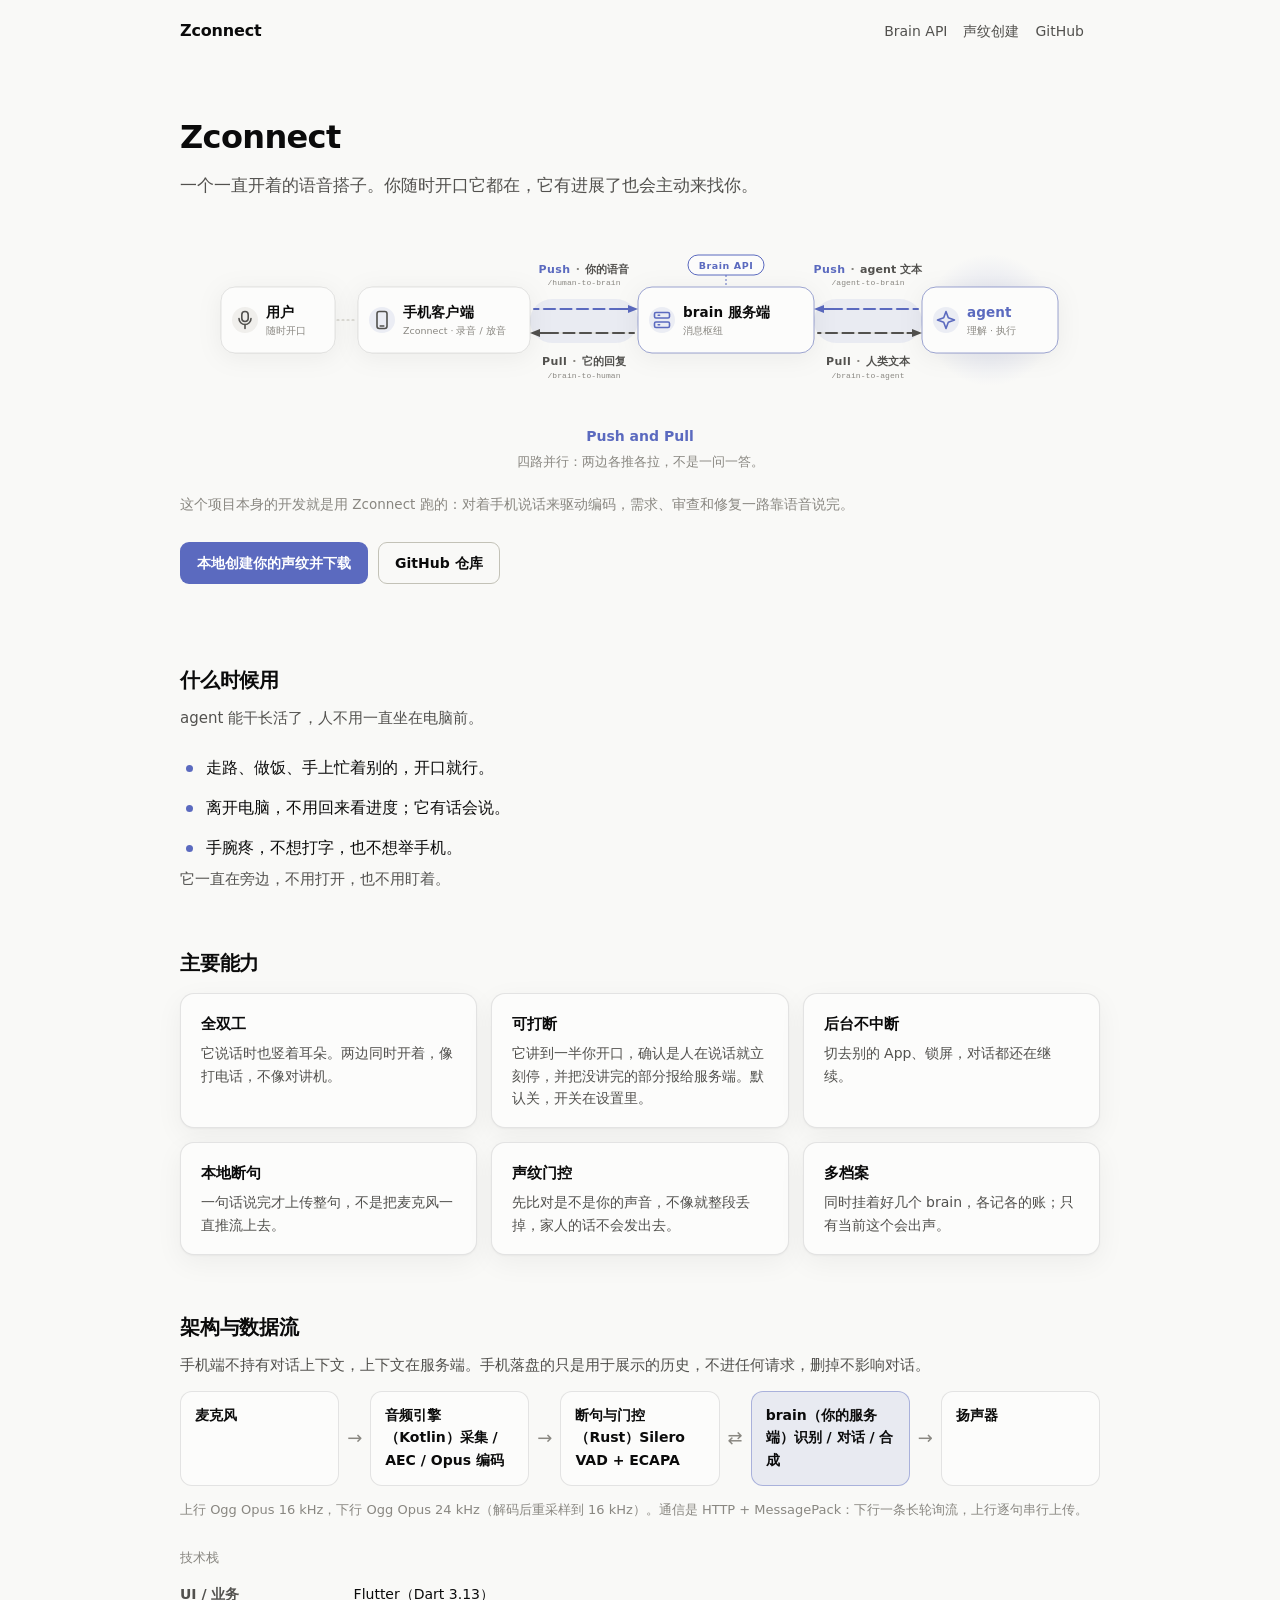
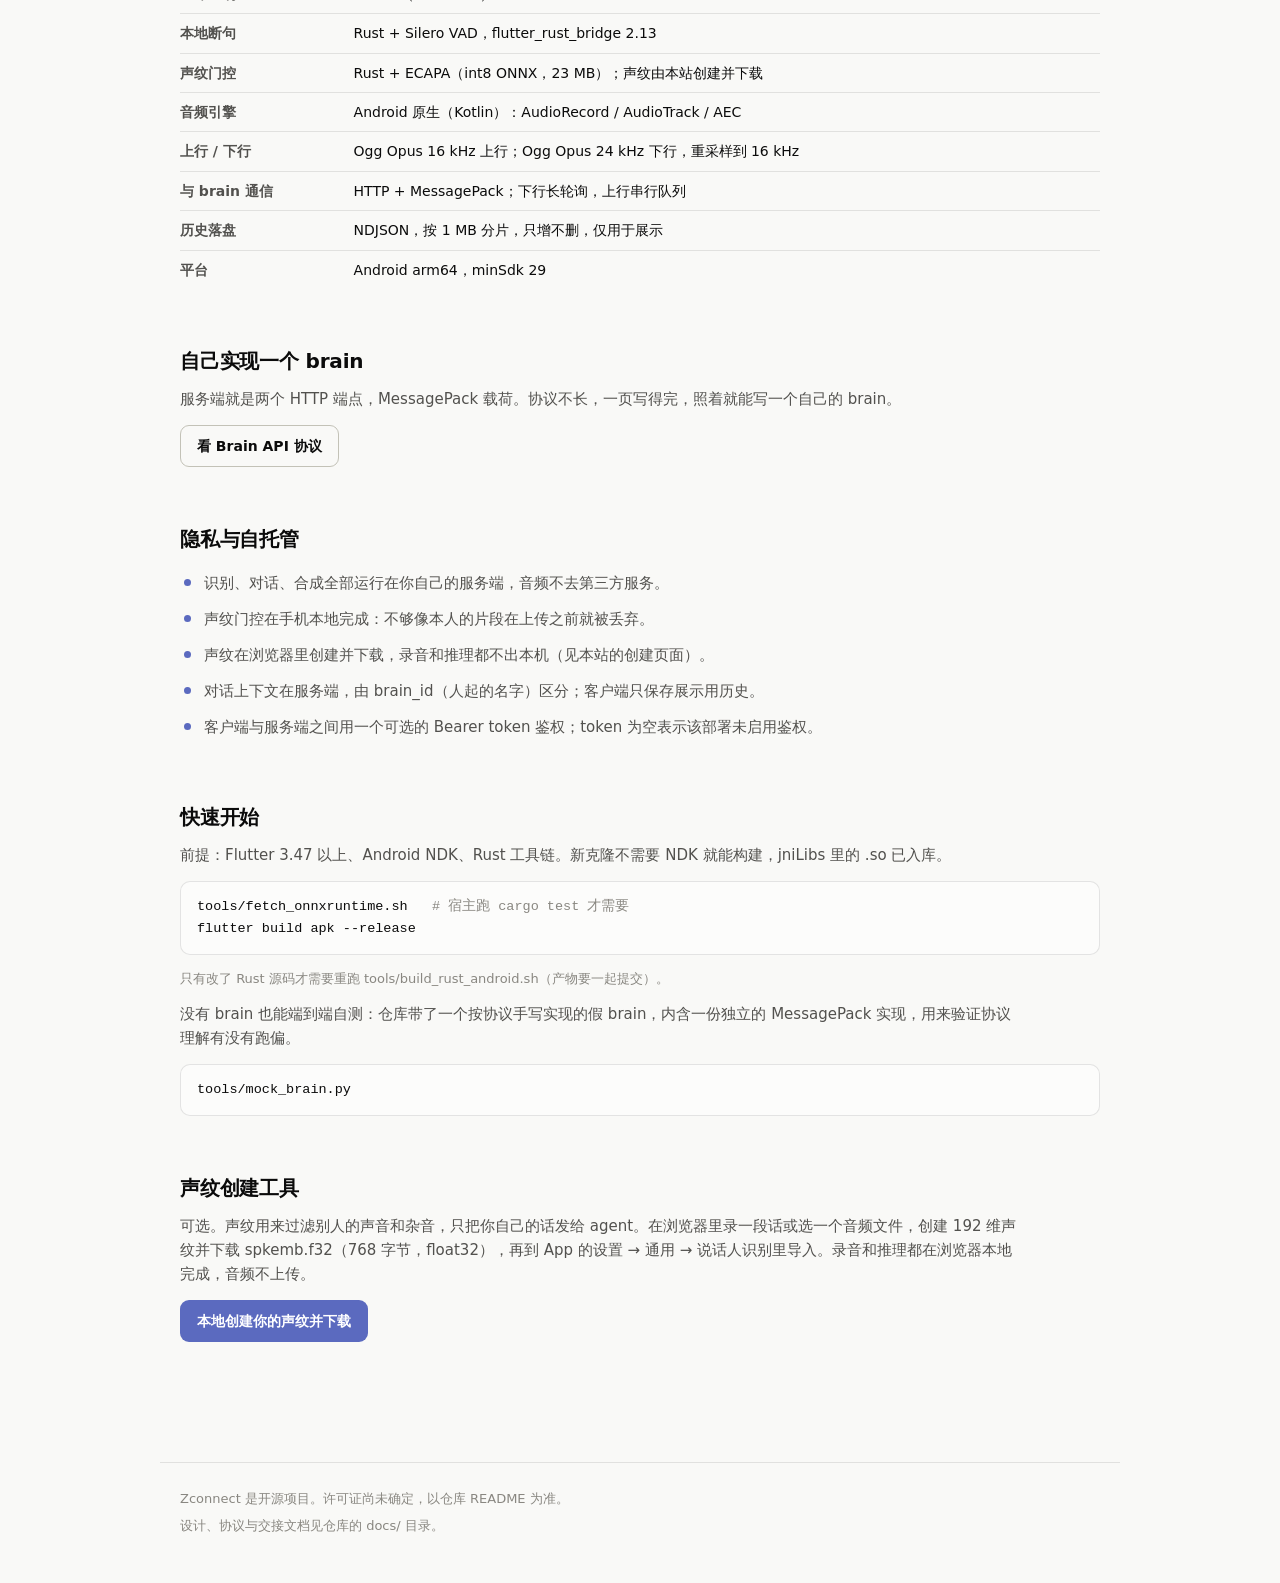
==== index.html @ a500f972 "站点：品牌更新为 Zconnect" ====
<!doctype html>
<html lang="zh-CN">
<head>
<meta charset="utf-8">
<meta name="viewport" content="width=device-width, initial-scale=1">
<title data-i18n="meta.title.home">Zconnect · 自托管的实时语音助手客户端</title>
<meta name="description" data-i18n-attr="content:meta.desc.home"
      content="Zconnect 是自托管的实时语音助手客户端：手机只采音放音，识别、对话、合成都在你自己的服务端运行。">
<link rel="icon" href="assets/favicon.svg" type="image/svg+xml">
<link rel="icon" href="assets/favicon-32.png" sizes="32x32" type="image/png">
<link rel="apple-touch-icon" href="assets/apple-touch-icon.png">
<meta name="theme-color" content="#5B6ABF">
<link rel="stylesheet" href="assets/site.css">
</head>
<body>
<nav class="site-nav">
  <a class="brand" href="./">Zconnect</a>
  <span class="spacer"></span>
  <a class="nav-link" href="brain-api/" data-i18n="nav.brainApi">Brain API</a>
  <a class="nav-link" href="enroll/" data-i18n="nav.enroll">声纹创建</a>
  <a class="nav-link" href="https://github.com/thautwarm/zconnect" data-i18n="nav.github">GitHub</a>
  <span id="langSwitch"></span>
</nav>

<main>
  <header class="hero">
    <h1>Zconnect</h1>
    <p class="tag" data-i18n="h.hero.tag">一个一直开着的语音搭子。你随时开口它都在，它有进展了也会主动来找你。</p>
    <div class="pp-diagram">
      <svg class="ppd ppd-wide" viewBox="0 0 900 192" role="img" data-i18n-attr="aria-label:h.hero.ppAria" aria-label="用户把语音推给 brain，再把回复拉回手机；agent 把文本推给 brain，再把人的文本拉回去。四条通道同时开着。">
        <defs>
          <radialGradient id="ppAgentGlowWide">
            <stop class="ppd-stop-glow-a" offset="0"/>
            <stop class="ppd-stop-glow-b" offset="1"/>
          </radialGradient>
        </defs>

        <circle class="ppd-glow" cx="800" cy="95" r="66" fill="url(#ppAgentGlowWide)"/>
        <rect class="ppd-channel" x="340" y="74" width="108" height="44" rx="22"/>
        <rect class="ppd-channel" x="624" y="74" width="108" height="44" rx="22"/>

        <!-- 用户 ↔ 手机：只是采音 / 放音，不是 Brain API -->
        <line class="ppd-line audio" x1="147" y1="95" x2="166" y2="95"/>

        <!-- 左：手机 ↔ brain，上 push 进、下 pull 出 -->
        <line class="ppd-line push" x1="344" y1="84" x2="438" y2="84"/>
        <polygon class="ppd-head push" points="438,80 438,88 448,84"/>
        <line class="ppd-line pull" x1="444" y1="108" x2="350" y2="108"/>
        <polygon class="ppd-head pull" points="350,104 350,112 340,108"/>

        <!-- 右：brain ↔ agent，上 push 进、下 pull 出 -->
        <line class="ppd-line push" x1="728" y1="84" x2="634" y2="84"/>
        <polygon class="ppd-head push" points="634,80 634,88 624,84"/>
        <line class="ppd-line pull" x1="628" y1="108" x2="722" y2="108"/>
        <polygon class="ppd-head pull" points="722,104 722,112 732,108"/>

        <line class="ppd-flowline" x1="350" y1="84" x2="432" y2="84"/>
        <line class="ppd-flowline" x1="438" y1="108" x2="356" y2="108"/>
        <line class="ppd-flowline" x1="722" y1="84" x2="640" y2="84"/>
        <line class="ppd-flowline" x1="632" y1="108" x2="716" y2="108"/>

        <g class="ppd-card user">
          <rect class="ppd-card-bg" x="31" y="62" width="114" height="66" rx="14"/>
          <circle class="ppd-icon-bg" cx="55" cy="95" r="13"/>
          <g class="ppd-icon" transform="translate(55 95)">
            <rect x="-3.2" y="-8.5" width="6.4" height="10" rx="3.2"/>
            <path d="M-6 -1.5a6 6 0 0 0 12 0"/>
            <line x1="0" y1="4.5" x2="0" y2="8.5"/>
          </g>
          <text class="ppd-title" x="76" y="92" data-i18n="h.hero.ppYou">用户</text>
          <text class="ppd-sub" x="76" y="109" data-i18n="h.hero.ppUserSub">随时开口</text>
        </g>

        <g class="ppd-card phone">
          <rect class="ppd-card-bg" x="168" y="62" width="172" height="66" rx="14"/>
          <circle class="ppd-icon-bg" cx="192" cy="95" r="13"/>
          <g class="ppd-icon" transform="translate(192 95)">
            <rect x="-5" y="-8.5" width="10" height="17" rx="2.2"/>
            <line x1="-1.8" y1="6" x2="1.8" y2="6"/>
          </g>
          <text class="ppd-title" x="213" y="92" data-i18n="h.hero.ppClient">手机客户端</text>
          <text class="ppd-sub" x="213" y="109" data-i18n="h.hero.ppClientSub">Zconnect · 录音 / 放音</text>
        </g>

        <g class="ppd-card server">
          <rect class="ppd-card-bg" x="448" y="62" width="176" height="66" rx="14"/>
          <circle class="ppd-icon-bg" cx="472" cy="95" r="13"/>
          <g class="ppd-icon" transform="translate(472 95)">
            <rect x="-7.5" y="-7.5" width="15" height="5.5" rx="1.4"/>
            <rect x="-7.5" y="2" width="15" height="5.5" rx="1.4"/>
            <line x1="-3.8" y1="-4.8" x2="-2.4" y2="-4.8"/>
            <line x1="-3.8" y1="4.8" x2="-2.4" y2="4.8"/>
          </g>
          <text class="ppd-title" x="493" y="92" data-i18n="h.hero.ppServer">brain 服务端</text>
          <text class="ppd-sub" x="493" y="109" data-i18n="h.hero.ppServerSub">消息枢纽</text>
        </g>

        <g class="ppd-badge">
          <line class="ppd-badge-stem" x1="536" y1="50" x2="536" y2="62"/>
          <rect x="498" y="30" width="76" height="20" rx="10"/>
          <text x="536" y="40" text-anchor="middle" dominant-baseline="central">Brain API</text>
        </g>

        <g class="ppd-card agent">
          <rect class="ppd-card-bg" x="732" y="62" width="136" height="66" rx="14"/>
          <circle class="ppd-icon-bg" cx="756" cy="95" r="13"/>
          <g class="ppd-icon" transform="translate(756 95)">
            <path d="M0 -8.5 L2.3 -2.3 L8.5 0 L2.3 2.3 L0 8.5 L-2.3 2.3 L-8.5 0 L-2.3 -2.3 Z"/>
          </g>
          <text class="ppd-title" x="777" y="92" data-i18n="h.hero.ppAgent">agent</text>
          <text class="ppd-sub" x="777" y="109" data-i18n="h.hero.ppAgentSub">理解 · 执行</text>
        </g>

        <text class="ppd-lane-label" x="394" y="48" text-anchor="middle"><tspan class="ppd-word push">Push</tspan><tspan class="ppd-lane-sep" dx="5">·</tspan><tspan class="ppd-lane-text" dx="5" data-i18n="h.hero.ppHumanPush">你的语音</tspan></text>
        <text class="ppd-endpoint" x="394" y="60" text-anchor="middle">/human-to-brain</text>

        <text class="ppd-lane-label" x="394" y="140" text-anchor="middle"><tspan class="ppd-word pull">Pull</tspan><tspan class="ppd-lane-sep" dx="5">·</tspan><tspan class="ppd-lane-text" dx="5" data-i18n="h.hero.ppHumanPull">它的回复</tspan></text>
        <text class="ppd-endpoint" x="394" y="153" text-anchor="middle">/brain-to-human</text>

        <text class="ppd-lane-label" x="678" y="48" text-anchor="middle"><tspan class="ppd-word push">Push</tspan><tspan class="ppd-lane-sep" dx="5">·</tspan><tspan class="ppd-lane-text" dx="5" data-i18n="h.hero.ppAgentPush">agent 文本</tspan></text>
        <text class="ppd-endpoint" x="678" y="60" text-anchor="middle">/agent-to-brain</text>

        <text class="ppd-lane-label" x="678" y="140" text-anchor="middle"><tspan class="ppd-word pull">Pull</tspan><tspan class="ppd-lane-sep" dx="5">·</tspan><tspan class="ppd-lane-text" dx="5" data-i18n="h.hero.ppAgentPull">人类文本</tspan></text>
        <text class="ppd-endpoint" x="678" y="153" text-anchor="middle">/brain-to-agent</text>
      </svg>

      <svg class="ppd ppd-tall" viewBox="0 0 360 288" role="img" data-i18n-attr="aria-label:h.hero.ppAria" aria-label="用户把语音推给 brain，再把回复拉回手机；agent 把文本推给 brain，再把人的文本拉回去。四条通道同时开着。">
        <defs>
          <radialGradient id="ppAgentGlowTall">
            <stop class="ppd-stop-glow-a" offset="0"/>
            <stop class="ppd-stop-glow-b" offset="1"/>
          </radialGradient>
        </defs>

        <circle class="ppd-glow" cx="180" cy="259" r="58" fill="url(#ppAgentGlowTall)"/>
        <rect class="ppd-channel" x="156" y="114" width="48" height="34" rx="17"/>
        <rect class="ppd-channel" x="156" y="200" width="48" height="34" rx="17"/>

        <!-- 用户 → 手机：采音 / 放音 -->
        <line class="ppd-line audio" x1="172" y1="50" x2="172" y2="60"/>
        <polygon class="ppd-head audio" points="168,60 176,60 172,65"/>
        <line class="ppd-line audio" x1="188" y1="63" x2="188" y2="53"/>
        <polygon class="ppd-head audio" points="184,53 192,53 188,48"/>

        <!-- 手机 ↔ brain：上 push 下、下 pull 上 -->
        <line class="ppd-line push" x1="168" y1="114" x2="168" y2="146"/>
        <polygon class="ppd-head push" points="164,146 172,146 168,152"/>
        <line class="ppd-line pull" x1="192" y1="148" x2="192" y2="116"/>
        <polygon class="ppd-head pull" points="188,116 196,116 192,110"/>

        <!-- brain ↔ agent：上 push 上、下 pull 下 -->
        <line class="ppd-line push" x1="168" y1="236" x2="168" y2="206"/>
        <polygon class="ppd-head push" points="164,206 172,206 168,197"/>
        <line class="ppd-line pull" x1="192" y1="198" x2="192" y2="232"/>
        <polygon class="ppd-head pull" points="188,232 196,232 192,239"/>

        <line class="ppd-flowline" x1="168" y1="118" x2="168" y2="144"/>
        <line class="ppd-flowline" x1="192" y1="144" x2="192" y2="120"/>
        <line class="ppd-flowline" x1="168" y1="234" x2="168" y2="208"/>
        <line class="ppd-flowline" x1="192" y1="202" x2="192" y2="230"/>

        <g class="ppd-card user">
          <rect class="ppd-card-bg" x="88" y="4" width="184" height="42" rx="12"/>
          <circle class="ppd-icon-bg" cx="112" cy="25" r="12"/>
          <g class="ppd-icon" transform="translate(112 25)">
            <rect x="-3.2" y="-8.5" width="6.4" height="10" rx="3.2"/>
            <path d="M-6 -1.5a6 6 0 0 0 12 0"/>
            <line x1="0" y1="4.5" x2="0" y2="8.5"/>
          </g>
          <text class="ppd-title" x="133" y="22" data-i18n="h.hero.ppYou">用户</text>
          <text class="ppd-sub" x="133" y="38" data-i18n="h.hero.ppUserSub">随时开口</text>
        </g>

        <g class="ppd-card phone">
          <rect class="ppd-card-bg" x="88" y="66" width="184" height="44" rx="12"/>
          <circle class="ppd-icon-bg" cx="112" cy="88" r="12"/>
          <g class="ppd-icon" transform="translate(112 88)">
            <rect x="-5" y="-8.5" width="10" height="17" rx="2.2"/>
            <line x1="-1.8" y1="6" x2="1.8" y2="6"/>
          </g>
          <text class="ppd-title" x="133" y="85" data-i18n="h.hero.ppClient">手机客户端</text>
          <text class="ppd-sub" x="133" y="101" data-i18n="h.hero.ppClientSub">Zconnect · 录音 / 放音</text>
        </g>

        <g class="ppd-card server">
          <rect class="ppd-card-bg" x="88" y="152" width="184" height="44" rx="12"/>
          <circle class="ppd-icon-bg" cx="112" cy="174" r="12"/>
          <g class="ppd-icon" transform="translate(112 174)">
            <rect x="-7.5" y="-7.5" width="15" height="5.5" rx="1.4"/>
            <rect x="-7.5" y="2" width="15" height="5.5" rx="1.4"/>
            <line x1="-3.8" y1="-4.8" x2="-2.4" y2="-4.8"/>
            <line x1="-3.8" y1="4.8" x2="-2.4" y2="4.8"/>
          </g>
          <text class="ppd-title" x="133" y="171" data-i18n="h.hero.ppServer">brain 服务端</text>
          <text class="ppd-sub" x="133" y="187" data-i18n="h.hero.ppServerSub">消息枢纽</text>
        </g>

        <g class="ppd-badge">
          <line class="ppd-badge-stem" x1="272" y1="174" x2="282" y2="174"/>
          <rect x="282" y="165" width="64" height="18" rx="9"/>
          <text x="314" y="174" text-anchor="middle" dominant-baseline="central">Brain API</text>
        </g>

        <g class="ppd-card agent">
          <rect class="ppd-card-bg" x="88" y="238" width="184" height="42" rx="12"/>
          <circle class="ppd-icon-bg" cx="112" cy="259" r="12"/>
          <g class="ppd-icon" transform="translate(112 259)">
            <path d="M0 -8.5 L2.3 -2.3 L8.5 0 L2.3 2.3 L0 8.5 L-2.3 2.3 L-8.5 0 L-2.3 -2.3 Z"/>
          </g>
          <text class="ppd-title" x="133" y="256" data-i18n="h.hero.ppAgent">agent</text>
          <text class="ppd-sub" x="133" y="272" data-i18n="h.hero.ppAgentSub">理解 · 执行</text>
        </g>

        <text class="ppd-lane-label" x="154" y="131" text-anchor="end"><tspan class="ppd-word push">Push</tspan><tspan class="ppd-lane-sep" dx="4">·</tspan><tspan class="ppd-lane-text" dx="4" data-i18n="h.hero.ppHumanPush">你的语音</tspan></text>
        <text class="ppd-lane-label" x="206" y="131" text-anchor="start"><tspan class="ppd-word pull">Pull</tspan><tspan class="ppd-lane-sep" dx="4">·</tspan><tspan class="ppd-lane-text" dx="4" data-i18n="h.hero.ppHumanPull">它的回复</tspan></text>

        <text class="ppd-lane-label" x="154" y="217" text-anchor="end"><tspan class="ppd-word push">Push</tspan><tspan class="ppd-lane-sep" dx="4">·</tspan><tspan class="ppd-lane-text" dx="4" data-i18n="h.hero.ppAgentPush">agent 文本</tspan></text>
        <text class="ppd-lane-label" x="206" y="217" text-anchor="start"><tspan class="ppd-word pull">Pull</tspan><tspan class="ppd-lane-sep" dx="4">·</tspan><tspan class="ppd-lane-text" dx="4" data-i18n="h.hero.ppAgentPull">人类文本</tspan></text>
      </svg>
    </div>
    <p class="pp-caption" data-i18n="h.hero.ppCaption">Push and Pull</p>
    <p class="pp-caption-sub" data-i18n="h.hero.ppCaptionSub">四路并行：两边各推各拉，不是一问一答。</p>
    <p class="made" data-i18n="h.hero.made">这个项目本身的开发就是用 Zconnect 跑的：对着手机说话来驱动编码，需求、审查和修复一路靠语音说完。</p>
    <div class="cta">
      <a class="button" href="enroll/" data-i18n="h.hero.ctaEnroll">本地创建你的声纹并下载</a>
      <a class="button secondary" href="https://github.com/thautwarm/zconnect" data-i18n="h.hero.ctaGithub">GitHub 仓库</a>
    </div>
  </header>

  <section class="block" id="motivation">
    <h2 data-i18n="h.mot.title">什么时候用</h2>
    <p class="lead" data-i18n="h.mot.lead">agent 能干长活了，人不用一直坐在电脑前。</p>
    <ul class="feel">
      <li data-i18n="h.mot.i1">走路、做饭、手上忙着别的，开口就行。</li>
      <li data-i18n="h.mot.i2">离开电脑，不用回来看进度；它有话会说。</li>
      <li data-i18n="h.mot.i3">手腕疼，不想打字，也不想举手机。</li>
    </ul>
    <p class="lead mt" data-i18n="h.mot.close">它一直在旁边，不用打开，也不用盯着。</p>
  </section>

  <section class="block" id="features">
    <h2 data-i18n="h.feat.title">主要能力</h2>
    <div class="feat-grid">
      <div class="card">
        <h3 data-i18n="h.feat.duplex.t">全双工</h3>
        <p data-i18n="h.feat.duplex.d">它说话时也竖着耳朵。两边同时开着，像打电话，不像对讲机。</p>
      </div>
      <div class="card">
        <h3 data-i18n="h.feat.barge.t">可打断</h3>
        <p data-i18n="h.feat.barge.d">它讲到一半你开口，确认是人在说话就立刻停，并把没讲完的部分报给服务端。默认关，开关在设置里。</p>
      </div>
      <div class="card">
        <h3 data-i18n="h.feat.bg.t">后台不中断</h3>
        <p data-i18n="h.feat.bg.d">切去别的 App、锁屏，对话都还在继续。</p>
      </div>
      <div class="card">
        <h3 data-i18n="h.feat.vad.t">本地断句</h3>
        <p data-i18n="h.feat.vad.d">一句话说完才上传整句，不是把麦克风一直推流上去。</p>
      </div>
      <div class="card">
        <h3 data-i18n="h.feat.vp.t">声纹门控</h3>
        <p data-i18n="h.feat.vp.d">先比对是不是你的声音，不像就整段丢掉，家人的话不会发出去。</p>
      </div>
      <div class="card">
        <h3 data-i18n="h.feat.profiles.t">多档案</h3>
        <p data-i18n="h.feat.profiles.d">同时挂着好几个 brain，各记各的账；只有当前这个会出声。</p>
      </div>
    </div>
  </section>

  <section class="block" id="architecture">
    <h2 data-i18n="h.arch.title">架构与数据流</h2>
    <p class="lead" data-i18n="h.arch.lead">手机端不持有对话上下文，上下文在服务端。手机落盘的只是用于展示的历史，不进任何请求，删掉不影响对话。</p>
    <div class="flow" aria-hidden="false">
      <div class="node"><b data-i18n="h.arch.flow.mic">麦克风</b></div>
      <span class="arrow">→</span>
      <div class="node"><b data-i18n="h.arch.flow.engine">音频引擎（Kotlin）采集 / AEC / Opus 编码</b></div>
      <span class="arrow">→</span>
      <div class="node"><b data-i18n="h.arch.flow.gate">断句与门控（Rust）Silero VAD + ECAPA</b></div>
      <span class="arrow">⇄</span>
      <div class="node brain"><b data-i18n="h.arch.flow.brain">brain（你的服务端）识别 / 对话 / 合成</b></div>
      <span class="arrow">→</span>
      <div class="node"><b data-i18n="h.arch.flow.speaker">扬声器</b></div>
    </div>
    <p class="hint mt" data-i18n="h.arch.note">上行 Ogg Opus 16 kHz，下行 Ogg Opus 24 kHz（解码后重采样到 16 kHz）。通信是 HTTP + MessagePack：下行一条长轮询流，上行逐句串行上传。</p>

    <div class="table-scroll">
      <table class="stack" aria-label="Stack">
        <caption class="hint" style="text-align:left; padding: 14px 0 6px;" data-i18n="h.arch.stackTitle">技术栈</caption>
        <tr><th data-i18n="h.arch.row1.k">UI / 业务</th><td data-i18n="h.arch.row1.v">Flutter（Dart 3.13）</td></tr>
        <tr><th data-i18n="h.arch.row2.k">本地断句</th><td data-i18n="h.arch.row2.v">Rust + Silero VAD，flutter_rust_bridge 2.13</td></tr>
        <tr><th data-i18n="h.arch.row3.k">声纹门控</th><td data-i18n="h.arch.row3.v">Rust + ECAPA（int8 ONNX，23 MB）；声纹由本站创建并下载</td></tr>
        <tr><th data-i18n="h.arch.row4.k">音频引擎</th><td data-i18n="h.arch.row4.v">Android 原生（Kotlin）：AudioRecord / AudioTrack / AEC</td></tr>
        <tr><th data-i18n="h.arch.row5.k">上行 / 下行</th><td data-i18n="h.arch.row5.v">Ogg Opus 16 kHz 上行；Ogg Opus 24 kHz 下行，重采样到 16 kHz</td></tr>
        <tr><th data-i18n="h.arch.row6.k">与 brain 通信</th><td data-i18n="h.arch.row6.v">HTTP + MessagePack；下行长轮询，上行串行队列</td></tr>
        <tr><th data-i18n="h.arch.row7.k">历史落盘</th><td data-i18n="h.arch.row7.v">NDJSON，按 1 MB 分片，只增不删，仅用于展示</td></tr>
        <tr><th data-i18n="h.arch.row8.k">平台</th><td data-i18n="h.arch.row8.v">Android arm64，minSdk 29</td></tr>
      </table>
    </div>
  </section>

  <section class="block" id="brain">
    <h2 data-i18n="h.brain.title">自己实现一个 brain</h2>
    <p class="lead" data-i18n="h.brain.body">服务端就是两个 HTTP 端点，MessagePack 载荷。协议不长，一页写得完，照着就能写一个自己的 brain。</p>
    <div class="row">
      <a class="button secondary" href="brain-api/" data-i18n="h.brain.button">看 Brain API 协议</a>
    </div>
  </section>

  <section class="block" id="privacy">
    <h2 data-i18n="h.privacy.title">隐私与自托管</h2>
    <ul class="tick">
      <li data-i18n="h.privacy.i1">识别、对话、合成全部运行在你自己的服务端，音频不去第三方服务。</li>
      <li data-i18n="h.privacy.i2">声纹门控在手机本地完成：不够像本人的片段在上传之前就被丢弃。</li>
      <li data-i18n="h.privacy.i3">声纹在浏览器里创建并下载，录音和推理都不出本机（见本站的创建页面）。</li>
      <li data-i18n="h.privacy.i4">对话上下文在服务端，由 brain_id（人起的名字）区分；客户端只保存展示用历史。</li>
      <li data-i18n="h.privacy.i5">客户端与服务端之间用一个可选的 Bearer token 鉴权；token 为空表示该部署未启用鉴权。</li>
    </ul>
  </section>

  <section class="block" id="quickstart">
    <h2 data-i18n="h.quick.title">快速开始</h2>
    <p class="lead" data-i18n="h.quick.req">前提：Flutter 3.47 以上、Android NDK、Rust 工具链。新克隆不需要 NDK 就能构建，jniLibs 里的 .so 已入库。</p>
    <pre class="code">tools/fetch_onnxruntime.sh   <span class="c" data-i18n="h.quick.fetchNote"># 宿主跑 cargo test 才需要</span>
flutter build apk --release</pre>
    <p class="hint mt" data-i18n="h.quick.rust">只有改了 Rust 源码才需要重跑 tools/build_rust_android.sh（产物要一起提交）。</p>
    <p class="lead mt" data-i18n="h.quick.mock">没有 brain 也能端到端自测：仓库带了一个按协议手写实现的假 brain，内含一份独立的 MessagePack 实现，用来验证协议理解有没有跑偏。</p>
    <pre class="code">tools/mock_brain.py</pre>
  </section>

  <section class="block" id="enroll">
    <h2 data-i18n="h.enroll.title">声纹创建工具</h2>
    <p class="lead" data-i18n="h.enroll.body">可选。声纹用来过滤别人的声音和杂音，只把你自己的话发给 agent。在浏览器里录一段话或选一个音频文件，创建 192 维声纹并下载 spkemb.f32（768 字节，float32），再到 App 的设置 → 通用 → 说话人识别里导入。录音和推理都在浏览器本地完成，音频不上传。</p>
    <div class="row mt">
      <a class="button" href="enroll/" data-i18n="h.enroll.button">本地创建你的声纹并下载</a>
    </div>
  </section>
</main>

<footer class="site-foot">
  <p data-i18n="h.footer.license">Zconnect 是开源项目。许可证尚未确定，以仓库 README 为准。</p>
  <p data-i18n="h.footer.docs">设计、协议与交接文档见仓库的 docs/ 目录。</p>
</footer>

<script src="assets/i18n.js"></script>
<script src="assets/main.js"></script>
</body>
</html>
---- assets/site.css ----
/* Zconnect 站点共享样式：主页 + 声纹工具。无框架、无构建步骤。 */

:root {
  color-scheme: light;
  --page: #f9f9f7;
  --surface: #fcfcfb;
  --ink: #0b0b0b;
  --ink-2: #52514e;
  --muted: #898781;
  --line: rgba(11, 11, 11, 0.10);
  --line-strong: #c3c2b7;
  --accent: #5b6abf;
  --accent-ink: #ffffff;
  --accent-soft: rgba(91, 106, 191, 0.10);
  --good: #0ca30c;
  --warning: #b26a00;
  --critical: #d03b3b;
  --neg: #2a78d6;
  --mid: #f0efec;
  --pos: #e34948;
  --shadow: 0 1px 2px rgba(11, 11, 11, 0.04), 0 8px 28px rgba(11, 11, 11, 0.05);
  --ppd-shadow: 0 4px 12px rgba(11, 11, 11, 0.06);
}

@media (prefers-color-scheme: dark) {
  :root {
    color-scheme: dark;
    --page: #0d0d0d;
    --surface: #1a1a19;
    --ink: #f0efec;
    --ink-2: #c3c2b7;
    --muted: #898781;
    --line: rgba(255, 255, 255, 0.10);
    --line-strong: #383835;
    --accent: #a7b0ea;
    --accent-ink: #191b33;
    --accent-soft: rgba(167, 176, 234, 0.12);
    --good: #0ca30c;
    --warning: #fab219;
    --critical: #e66767;
    --neg: #3987e5;
    --mid: #383835;
    --pos: #e66767;
    --shadow: 0 1px 2px rgba(0, 0, 0, 0.4), 0 8px 28px rgba(0, 0, 0, 0.35);
    --ppd-shadow: 0 4px 12px rgba(0, 0, 0, 0.35);
  }
}

* { box-sizing: border-box; }
html, body { margin: 0; padding: 0; }
body {
  background: var(--page);
  color: var(--ink);
  font: 15px/1.6 system-ui, -apple-system, "Segoe UI", "PingFang SC",
        "Hiragino Kaku Gothic ProN", "Hiragino Sans", "Microsoft YaHei",
        "Noto Sans CJK SC", "Noto Sans CJK JP", sans-serif;
  min-height: 100vh;
  overflow-x: clip;
}
main { max-width: 960px; margin: 0 auto; padding: 0 20px 64px; }
main.narrow { max-width: 760px; }

a { color: var(--accent); text-decoration: none; }
a:hover { text-decoration: underline; }
code, pre {
  font-family: ui-monospace, SFMono-Regular, Menlo, Consolas, monospace;
}

/* ---------------- 顶部导航 ---------------- */
.site-nav {
  display: flex; align-items: center; gap: 16px; flex-wrap: wrap;
  max-width: 960px; margin: 0 auto; padding: 18px 20px 10px;
}
.site-nav .brand {
  font-weight: 700; font-size: 16px; letter-spacing: -0.01em;
  color: var(--ink);
}
.site-nav .brand:hover { text-decoration: none; }
.site-nav .spacer { flex: 1; }
.site-nav a.nav-link { color: var(--ink-2); font-size: 14px; }
.site-nav a.nav-link:hover { color: var(--ink); }

.lang-switch {
  display: inline-flex; border: 1px solid var(--line-strong);
  border-radius: 999px; overflow: hidden;
}
.lang-btn {
  appearance: none; border: 0; background: transparent; color: var(--ink-2);
  font: inherit; font-size: 12.5px; font-weight: 600;
  padding: 5px 12px; cursor: pointer;
}
.lang-btn + .lang-btn { border-left: 1px solid var(--line); }
.lang-btn:hover { background: color-mix(in srgb, var(--ink) 5%, transparent); }
.lang-btn.active { background: var(--accent); color: var(--accent-ink); }

/* ---------------- 通用组件 ---------------- */
.card {
  background: var(--surface);
  border: 1px solid var(--line);
  border-radius: 14px;
  padding: 18px 20px;
  margin: 0 0 16px;
  box-shadow: var(--shadow);
}
.card-head {
  display: flex; align-items: center; gap: 12px;
  justify-content: space-between;
}
h1 { font-size: 32px; line-height: 1.2; margin: 0; letter-spacing: -0.02em; }
h2 { font-size: 20px; margin: 0 0 10px; letter-spacing: -0.01em; }
.card h2 { font-size: 16px; margin: 0; letter-spacing: 0.01em; }
.sub { color: var(--ink-2); margin: 6px 0 0; }
.privacy { color: var(--muted); font-size: 13px; margin: 8px 0 0; }
.hint { color: var(--muted); font-size: 13px; }
.row { display: flex; align-items: center; gap: 12px; flex-wrap: wrap; }
.mt { margin-top: 14px; }
.hidden { display: none !important; }

button, .button {
  appearance: none; border: 1px solid transparent; border-radius: 9px;
  padding: 9px 16px; font: inherit; font-size: 14px; font-weight: 600;
  cursor: pointer; background: var(--accent); color: var(--accent-ink);
  transition: filter .15s ease, background .15s ease, border-color .15s ease;
}
.button { display: inline-flex; align-items: center; text-decoration: none; }
.button:hover { text-decoration: none; }
button:hover, .button:hover { filter: brightness(1.06); }
button:disabled { opacity: .45; cursor: not-allowed; filter: none; }
button.secondary, .button.secondary {
  background: transparent; color: var(--ink); border-color: var(--line-strong);
}
button.secondary:hover, .button.secondary:hover {
  background: color-mix(in srgb, var(--ink) 5%, transparent);
}

.pill {
  display: inline-flex; align-items: center; gap: 6px;
  font-size: 12.5px; font-weight: 600; border-radius: 999px;
  padding: 3px 10px; border: 1px solid var(--line);
  color: var(--ink-2); white-space: nowrap;
}
.pill::before {
  content: ""; width: 7px; height: 7px; border-radius: 50%;
  background: var(--muted);
}
.pill.ok { color: var(--good); border-color: color-mix(in srgb, var(--good) 35%, transparent); }
.pill.ok::before { background: var(--good); }
.pill.pending { color: var(--warning); border-color: color-mix(in srgb, var(--warning) 35%, transparent); }
.pill.pending::before { background: var(--warning); }
.pill.error { color: var(--critical); border-color: color-mix(in srgb, var(--critical) 35%, transparent); }
.pill.error::before { background: var(--critical); }

/* ---------------- 主页 ---------------- */
.hero { padding: 64px 0 24px; }
.hero .tag {
  font-size: 17px; color: var(--ink-2); max-width: 46em; margin: 16px 0 0;
}
.feel {
  margin: 18px 0 0; padding: 0; list-style: none;
  font-size: 16px; color: var(--ink);
}
.feel li { padding: 7px 0 7px 26px; position: relative; }
.feel li::before {
  content: ""; position: absolute; left: 6px; top: 17px;
  width: 7px; height: 7px; border-radius: 50%; background: var(--accent);
}
.pp-diagram { margin: 26px auto 8px; max-width: 900px; }
.ppd { display: block; width: 100%; height: auto; }
.ppd-tall { display: none; }
@media (max-width: 640px) {
  .pp-diagram { max-width: 392px; }
  .ppd-wide { display: none; }
  .ppd-tall { display: block; }
}
.ppd-channel { fill: var(--accent-soft); }
.ppd-glow { animation: ppd-breathe 6s ease-in-out infinite; }
@keyframes ppd-breathe {
  0%, 100% { opacity: 0.35; }
  50% { opacity: 0.85; }
}
.ppd-stop-glow-a { stop-color: var(--accent); stop-opacity: 0.20; }
.ppd-stop-glow-b { stop-color: var(--accent); stop-opacity: 0; }
.ppd-card-bg {
  fill: var(--surface); stroke: var(--line); stroke-width: 1;
  filter: drop-shadow(var(--ppd-shadow));
}
.ppd-card.server .ppd-card-bg,
.ppd-card.agent .ppd-card-bg {
  stroke: color-mix(in srgb, var(--accent) 52%, var(--line));
}
.ppd-icon-bg { fill: var(--mid); }
.ppd-card.phone .ppd-icon-bg,
.ppd-card.server .ppd-icon-bg,
.ppd-card.agent .ppd-icon-bg { fill: var(--accent-soft); }
.ppd-icon {
  fill: none; stroke: var(--ink-2); stroke-width: 1.6;
  stroke-linecap: round; stroke-linejoin: round;
}
.ppd-card.server .ppd-icon,
.ppd-card.agent .ppd-icon { stroke: var(--accent); }
.ppd-title { fill: var(--ink); font-weight: 650; letter-spacing: 0.01em; }
.ppd-card.agent .ppd-title { fill: var(--accent); }
.ppd-sub { fill: var(--muted); }
.ppd-wide .ppd-title { font-size: 13.5px; }
.ppd-wide .ppd-sub { font-size: 9.5px; }
.ppd-wide .ppd-lane-label { font-size: 11px; }
.ppd-tall .ppd-title { font-size: 14.5px; }
.ppd-tall .ppd-sub { font-size: 10.5px; }
.ppd-tall .ppd-lane-label { font-size: 11.5px; }
.ppd-badge rect {
  fill: var(--surface); stroke: var(--accent); stroke-width: 1;
}
.ppd-badge-stem {
  stroke: var(--accent); stroke-width: 1; stroke-dasharray: 2 2;
}
.ppd-badge text {
  fill: var(--accent); font-size: 9.5px; font-weight: 700; letter-spacing: 0.06em;
}
.ppd-tall .ppd-badge text { font-size: 9.5px; letter-spacing: 0.04em; }
.ppd-line { stroke-width: 2; stroke-linecap: round; }
.ppd-line.push { stroke: var(--accent); }
.ppd-line.pull { stroke: var(--ink-2); }
.ppd-head.push { fill: var(--accent); }
.ppd-head.pull { fill: var(--ink-2); }
.ppd-line.audio {
  stroke: var(--line-strong); stroke-width: 1.1; stroke-dasharray: 2 3;
}
.ppd-head.audio { fill: var(--line-strong); }
.ppd-flowline {
  stroke: var(--surface); stroke-width: 1.8; stroke-linecap: round;
  stroke-dasharray: 2.5 14; opacity: 0.85;
  animation: ppd-flow 2.4s linear infinite;
}
@keyframes ppd-flow { to { stroke-dashoffset: -16.5; } }
@media (prefers-reduced-motion: reduce) {
  .ppd-glow { animation: none; opacity: 0.55; }
  .ppd-flowline { animation: none; opacity: 0.4; }
}
.ppd-lane-label { font-weight: 600; letter-spacing: 0.01em; }
.ppd-word { font-weight: 700; letter-spacing: 0.04em; }
.ppd-word.push { fill: var(--accent); }
.ppd-word.pull { fill: var(--ink-2); }
.ppd-lane-sep { fill: var(--muted); }
.ppd-lane-text { fill: var(--ink-2); }
.ppd-endpoint {
  fill: var(--muted);
  font-family: ui-monospace, SFMono-Regular, Menlo, Consolas, monospace;
  font-size: 8px; letter-spacing: 0.01em;
}
.pp-caption { margin: 0; color: var(--accent); font-size: 14px; font-weight: 650; text-align: center; }
.pp-caption-sub { margin: 4px 0 0; color: var(--muted); font-size: 13px; text-align: center; }
.hero .made { color: var(--muted); font-size: 13.5px; margin: 22px 0 0; }
.hero .cta { display: flex; gap: 10px; flex-wrap: wrap; margin-top: 26px; }

section.block { margin: 56px 0 0; }
section.block > .lead { color: var(--ink-2); max-width: 56em; margin: 0 0 14px; }

.feat-grid {
  display: grid; grid-template-columns: repeat(3, 1fr);
  gap: 14px; margin-top: 14px;
}
.feat-grid .card { margin: 0; }
.feat-grid h3 { font-size: 15px; margin: 0 0 6px; }
.feat-grid p { margin: 0; color: var(--ink-2); font-size: 14px; }

.flow {
  display: flex; align-items: stretch; gap: 8px; flex-wrap: wrap;
  margin-top: 14px;
}
.flow .node {
  flex: 1 1 150px; min-width: 0;
  background: var(--surface); border: 1px solid var(--line);
  border-radius: 12px; padding: 12px 14px; font-size: 13.5px;
  color: var(--ink-2);
}
.flow .node b { display: block; color: var(--ink); font-size: 14px; margin-bottom: 2px; }
.flow .arrow {
  align-self: center; color: var(--muted); font-size: 18px; flex: 0 0 auto;
}
.flow .node.brain { border-color: color-mix(in srgb, var(--accent) 45%, transparent); background: var(--accent-soft); }

.table-scroll { overflow-x: auto; margin-top: 10px; }
table.stack { border-collapse: collapse; width: 100%; font-size: 14px; }
table.stack th, table.stack td {
  text-align: left; padding: 8px 14px 8px 0;
  border-bottom: 1px solid var(--line); vertical-align: top;
}
table.stack th { color: var(--ink-2); font-weight: 600; white-space: nowrap; }
/* 端点名和字段字面量不该被折成三行；窄屏让 .table-scroll 横向滚。 */
table.stack td code { white-space: nowrap; }
table.stack tr:last-child th, table.stack tr:last-child td { border-bottom: 0; }

ul.tick { margin: 10px 0 0; padding: 0; list-style: none; }
ul.tick li {
  padding: 6px 0 6px 24px; position: relative; color: var(--ink-2);
}
ul.tick li::before {
  content: ""; position: absolute; left: 4px; top: 14px;
  width: 7px; height: 7px; border-radius: 50%; background: var(--accent);
}

pre.code {
  background: var(--surface); border: 1px solid var(--line);
  border-radius: 10px; padding: 14px 16px; overflow-x: auto;
  font-size: 13.5px; line-height: 1.6; margin: 12px 0 0;
}
pre.code .c { color: var(--muted); }

footer.site-foot {
  max-width: 960px; margin: 56px auto 0; padding: 20px 20px 40px;
  border-top: 1px solid var(--line);
  color: var(--muted); font-size: 13px;
}
footer.site-foot p { margin: 6px 0; }

/* ---------------- 声纹工具页 ---------------- */
.page-head {
  display: flex; align-items: flex-start; justify-content: space-between;
  gap: 16px; flex-wrap: wrap; padding: 36px 0 18px;
}
.page-head h1 { font-size: 28px; }
.back-link { display: inline-block; margin-top: 18px; font-size: 14px; }

.drop {
  margin-top: 12px;
  border: 1.5px dashed var(--line-strong);
  border-radius: 12px;
  padding: 28px 18px;
  text-align: center;
  color: var(--ink-2);
  background: color-mix(in srgb, var(--ink) 2%, transparent);
  cursor: pointer;
  transition: border-color .15s ease, background .15s ease;
}
.drop:hover, .drop.over {
  border-color: var(--accent);
  background: color-mix(in srgb, var(--accent) 6%, transparent);
}
.drop strong { color: var(--ink); }
.drop .small { display: block; color: var(--muted); font-size: 13px; margin-top: 4px; }

.bar {
  height: 6px; border-radius: 999px; overflow: hidden;
  background: color-mix(in srgb, var(--ink) 8%, transparent);
}
.bar > div {
  height: 100%; width: 0%; background: var(--accent);
  transition: width .18s ease;
}
.progress-row { display: flex; align-items: center; gap: 10px; margin-top: 12px; }
.progress-row .bar { flex: 1; }
.model-progress { margin: 16px 0 0; }
.model-progress .bar { height: 4px; }
.progress-text {
  color: var(--muted); font-size: 12.5px; font-variant-numeric: tabular-nums;
  min-width: 104px; text-align: right;
}
.error {
  margin: 16px 0 0; padding: 11px 14px; border-radius: 9px;
  border: 1px solid color-mix(in srgb, var(--critical) 40%, transparent);
  background: color-mix(in srgb, var(--critical) 8%, transparent);
  color: var(--critical); font-size: 14px;
}
.ok-note, .warn-note {
  margin-top: 12px; padding: 9px 12px; border-radius: 8px;
  color: var(--ink-2); font-size: 13.5px;
}
.ok-note {
  border: 1px solid color-mix(in srgb, var(--good) 35%, transparent);
  background: color-mix(in srgb, var(--good) 7%, transparent);
}
.warn-note {
  border: 1px solid color-mix(in srgb, var(--warning) 40%, transparent);
  background: color-mix(in srgb, var(--warning) 9%, transparent);
}
.warn-note strong { color: var(--warning); }
.audio-info { margin-top: 12px; color: var(--ink-2); font-size: 13.5px; }
.audio-info b { color: var(--ink); font-weight: 600; }
.metrics { display: flex; gap: 28px; flex-wrap: wrap; margin: 16px 0 2px; }
.metric .k { color: var(--muted); font-size: 12.5px; display: block; }
.metric .v {
  font-size: 20px; font-weight: 650; font-variant-numeric: tabular-nums;
  letter-spacing: -0.01em;
}
details { margin-top: 16px; }
summary {
  cursor: pointer; color: var(--ink-2); font-size: 13.5px; user-select: none;
}
summary:hover { color: var(--ink); }
.strip-wrap { margin-top: 12px; }
.strip {
  display: grid;
  grid-template-columns: repeat(auto-fill, minmax(13px, 1fr));
  gap: 2px;
}
.cell {
  aspect-ratio: 1 / 1; border-radius: 2px; min-width: 0;
  transition: transform .1s ease;
}
.cell:hover { transform: scale(1.28); outline: 1px solid var(--ink); z-index: 1; }
.legend {
  display: flex; align-items: center; gap: 8px;
  margin-top: 10px; color: var(--muted); font-size: 12px;
}
.legend .ramp {
  width: 140px; height: 8px; border-radius: 999px;
  background: linear-gradient(90deg, var(--neg), var(--mid), var(--pos));
  border: 1px solid var(--line);
}
.chips { display: flex; gap: 8px; flex-wrap: wrap; margin-top: 10px; }
.chip {
  display: inline-flex; align-items: center; gap: 6px;
  border: 1px solid var(--line); border-radius: 999px;
  padding: 3px 10px; font-size: 12.5px; color: var(--ink-2);
  font-variant-numeric: tabular-nums;
}
.chip.good::before { content: "✓"; color: var(--good); font-weight: 700; }
.chip.warn::before { content: "!"; color: var(--warning); font-weight: 700; }
.chip.warn { border-color: color-mix(in srgb, var(--warning) 40%, transparent); }
.values {
  display: grid; grid-template-columns: repeat(auto-fill, minmax(122px, 1fr));
  gap: 2px 10px; margin-top: 12px;
  max-height: 280px; overflow: auto;
  border-top: 1px solid var(--line); padding-top: 8px;
}
.values span {
  font: 12px/1.7 ui-monospace, SFMono-Regular, Menlo, Consolas, monospace;
  color: var(--ink-2); font-variant-numeric: tabular-nums; white-space: nowrap;
}
.values span i { color: var(--muted); font-style: normal; }
.downloads { display: flex; gap: 10px; flex-wrap: wrap; margin-top: 18px; }
.mic-dot {
  display: inline-block; width: 8px; height: 8px; border-radius: 50%;
  background: var(--critical); margin-right: 7px; vertical-align: 1px;
  animation: pulse 1.1s ease-in-out infinite;
}
@keyframes pulse { 0%, 100% { opacity: 1; } 50% { opacity: .25; } }

/* ---------------- 响应式 ---------------- */
@media (max-width: 860px) {
  .feat-grid { grid-template-columns: repeat(2, 1fr); }
}
@media (max-width: 560px) {
  .feat-grid { grid-template-columns: 1fr; }
  h1 { font-size: 26px; }
  .hero { padding: 32px 0 12px; }
  main { padding: 0 14px 48px; }
  main.narrow { padding: 0 14px 48px; }
  .site-nav { padding: 14px 14px 8px; }
  .card { padding: 16px 14px; }
  .metrics { gap: 20px; }
  .cell { border-radius: 1px; }
  .page-head { padding: 24px 0 14px; }
  .page-head h1 { font-size: 24px; }
  .flow { flex-direction: column; }
  .flow .arrow { align-self: center; transform: rotate(90deg); }
}
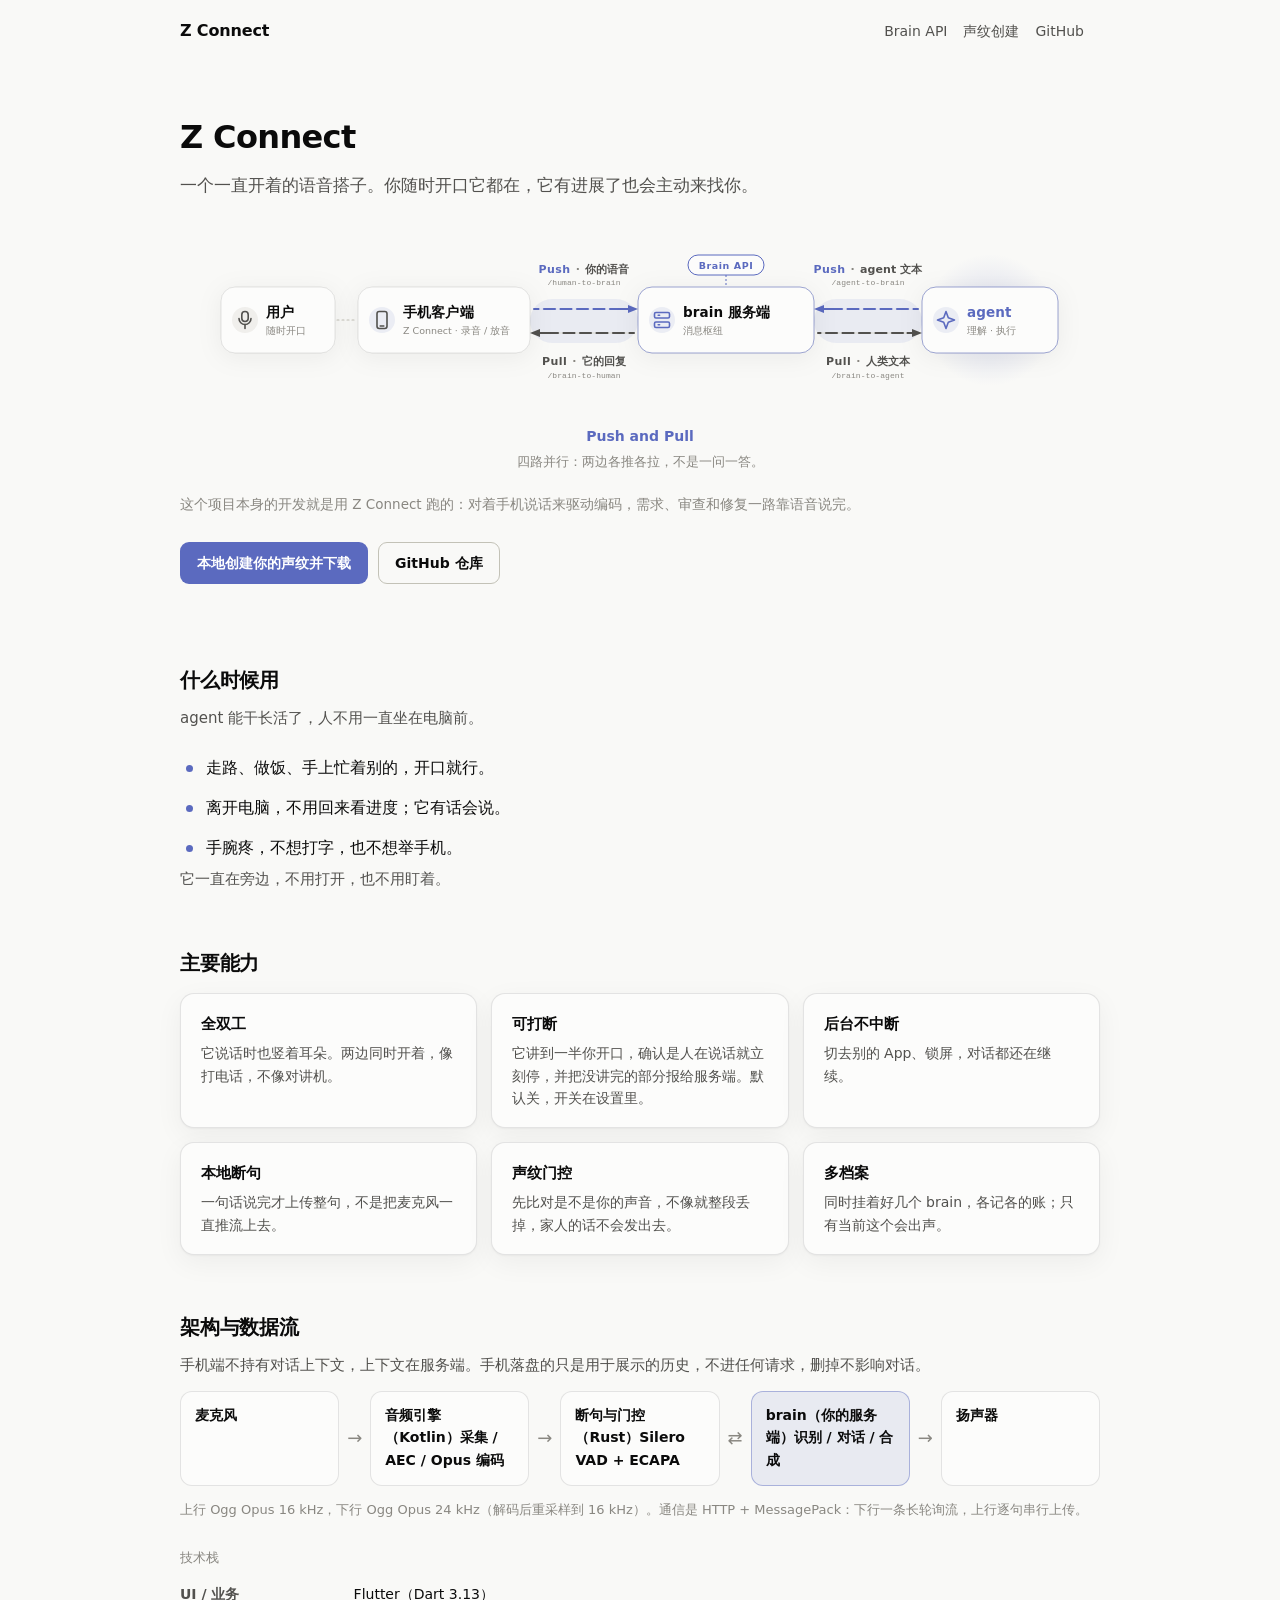
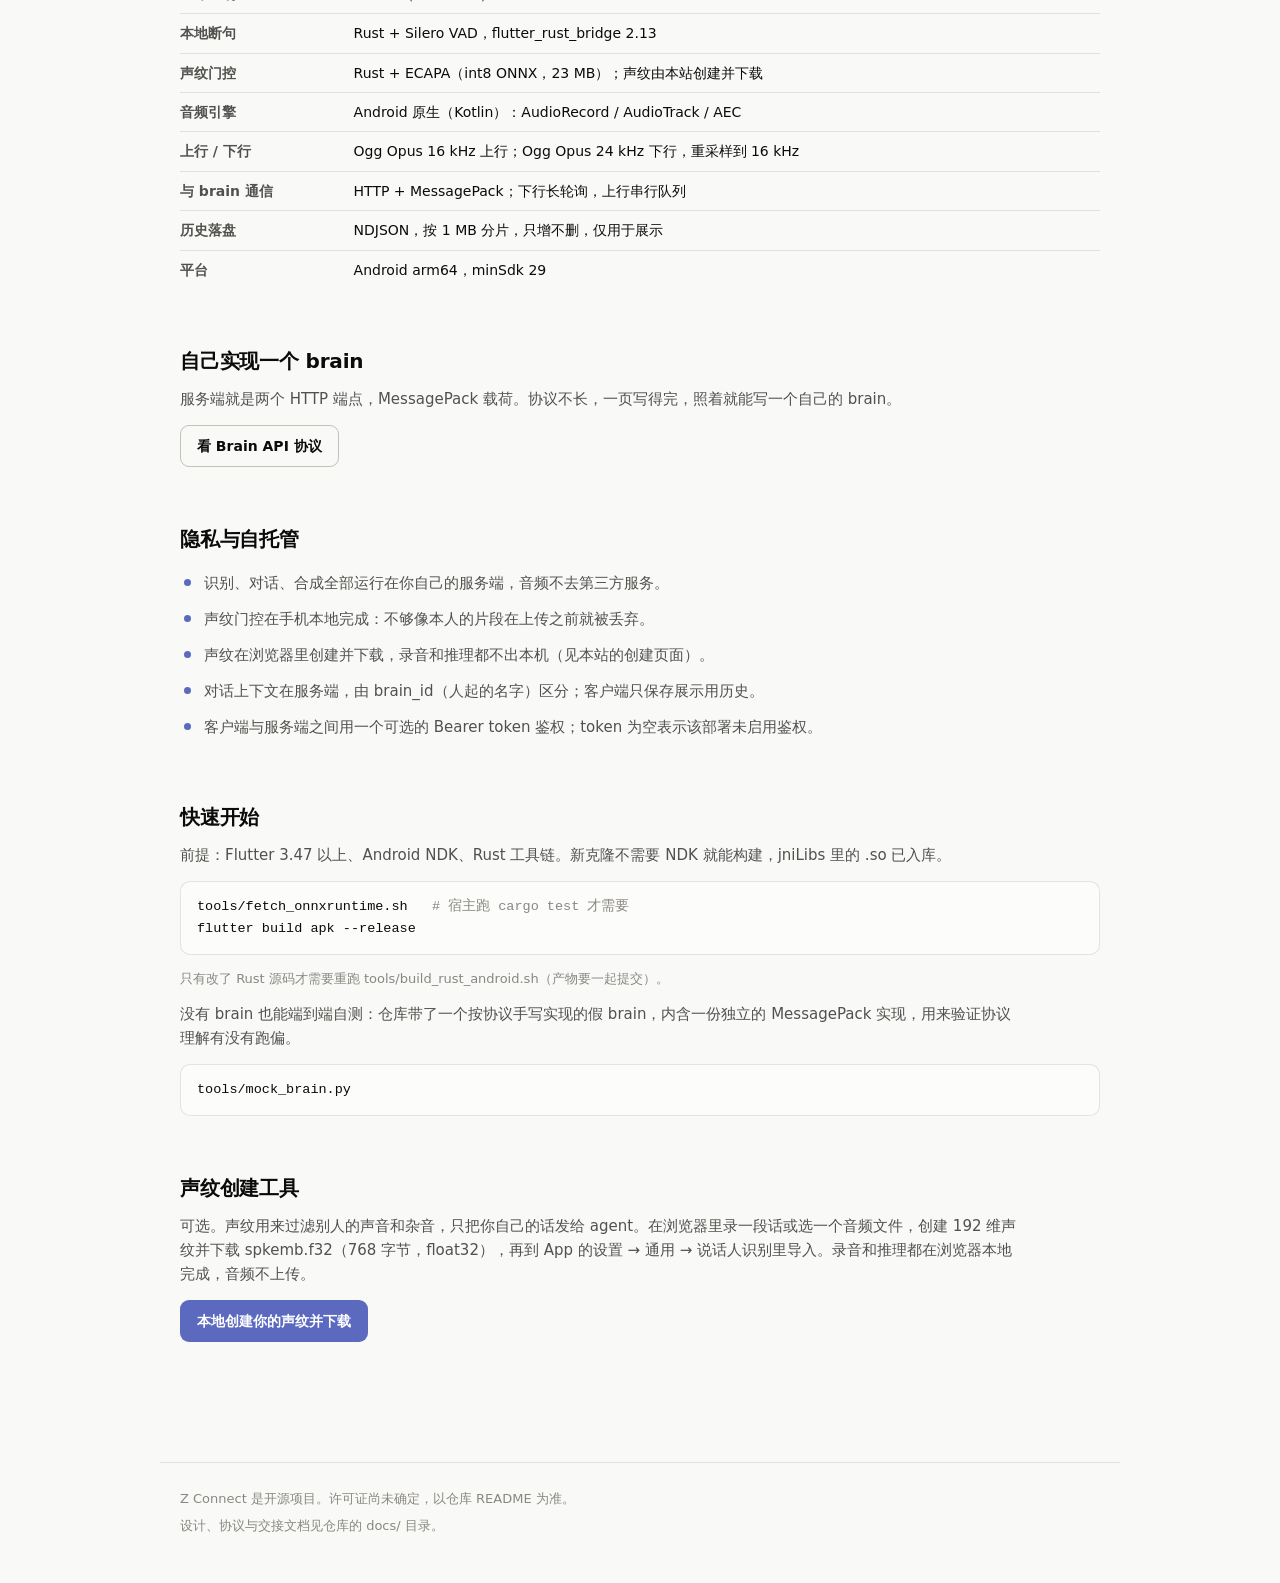
==== commit f37f3a56: "站点：品牌统一为 Z Connect" ====
--- a/index.html
+++ b/index.html
@@ -3,9 +3,9 @@
 <head>
 <meta charset="utf-8">
 <meta name="viewport" content="width=device-width, initial-scale=1">
-<title data-i18n="meta.title.home">Zconnect · 自托管的实时语音助手客户端</title>
+<title data-i18n="meta.title.home">Z Connect · 自托管的实时语音助手客户端</title>
 <meta name="description" data-i18n-attr="content:meta.desc.home"
-      content="Zconnect 是自托管的实时语音助手客户端：手机只采音放音，识别、对话、合成都在你自己的服务端运行。">
+      content="Z Connect 是自托管的实时语音助手客户端：手机只采音放音，识别、对话、合成都在你自己的服务端运行。">
 <link rel="icon" href="assets/favicon.svg" type="image/svg+xml">
 <link rel="icon" href="assets/favicon-32.png" sizes="32x32" type="image/png">
 <link rel="apple-touch-icon" href="assets/apple-touch-icon.png">
@@ -14,7 +14,7 @@
 </head>
 <body>
 <nav class="site-nav">
-  <a class="brand" href="./">Zconnect</a>
+  <a class="brand" href="./">Z Connect</a>
   <span class="spacer"></span>
   <a class="nav-link" href="brain-api/" data-i18n="nav.brainApi">Brain API</a>
   <a class="nav-link" href="enroll/" data-i18n="nav.enroll">声纹创建</a>
@@ -24,7 +24,7 @@
 
 <main>
   <header class="hero">
-    <h1>Zconnect</h1>
+    <h1>Z Connect</h1>
     <p class="tag" data-i18n="h.hero.tag">一个一直开着的语音搭子。你随时开口它都在，它有进展了也会主动来找你。</p>
     <div class="pp-diagram">
       <svg class="ppd ppd-wide" viewBox="0 0 900 192" role="img" data-i18n-attr="aria-label:h.hero.ppAria" aria-label="用户把语音推给 brain，再把回复拉回手机；agent 把文本推给 brain，再把人的文本拉回去。四条通道同时开着。">
@@ -79,7 +79,7 @@
             <line x1="-1.8" y1="6" x2="1.8" y2="6"/>
           </g>
           <text class="ppd-title" x="213" y="92" data-i18n="h.hero.ppClient">手机客户端</text>
-          <text class="ppd-sub" x="213" y="109" data-i18n="h.hero.ppClientSub">Zconnect · 录音 / 放音</text>
+          <text class="ppd-sub" x="213" y="109" data-i18n="h.hero.ppClientSub">Z Connect · 录音 / 放音</text>
         </g>
 
         <g class="ppd-card server">
@@ -179,7 +179,7 @@
             <line x1="-1.8" y1="6" x2="1.8" y2="6"/>
           </g>
           <text class="ppd-title" x="133" y="85" data-i18n="h.hero.ppClient">手机客户端</text>
-          <text class="ppd-sub" x="133" y="101" data-i18n="h.hero.ppClientSub">Zconnect · 录音 / 放音</text>
+          <text class="ppd-sub" x="133" y="101" data-i18n="h.hero.ppClientSub">Z Connect · 录音 / 放音</text>
         </g>
 
         <g class="ppd-card server">
@@ -220,7 +220,7 @@
     </div>
     <p class="pp-caption" data-i18n="h.hero.ppCaption">Push and Pull</p>
     <p class="pp-caption-sub" data-i18n="h.hero.ppCaptionSub">四路并行：两边各推各拉，不是一问一答。</p>
-    <p class="made" data-i18n="h.hero.made">这个项目本身的开发就是用 Zconnect 跑的：对着手机说话来驱动编码，需求、审查和修复一路靠语音说完。</p>
+    <p class="made" data-i18n="h.hero.made">这个项目本身的开发就是用 Z Connect 跑的：对着手机说话来驱动编码，需求、审查和修复一路靠语音说完。</p>
     <div class="cta">
       <a class="button" href="enroll/" data-i18n="h.hero.ctaEnroll">本地创建你的声纹并下载</a>
       <a class="button secondary" href="https://github.com/thautwarm/zconnect" data-i18n="h.hero.ctaGithub">GitHub 仓库</a>
@@ -338,7 +338,7 @@
 </main>
 
 <footer class="site-foot">
-  <p data-i18n="h.footer.license">Zconnect 是开源项目。许可证尚未确定，以仓库 README 为准。</p>
+  <p data-i18n="h.footer.license">Z Connect 是开源项目。许可证尚未确定，以仓库 README 为准。</p>
   <p data-i18n="h.footer.docs">设计、协议与交接文档见仓库的 docs/ 目录。</p>
 </footer>
 
--- a/assets/site.css
+++ b/assets/site.css
@@ -1,4 +1,4 @@
-/* Zconnect 站点共享样式：主页 + 声纹工具。无框架、无构建步骤。 */
+/* Z Connect 站点共享样式：主页 + 声纹工具。无框架、无构建步骤。 */
 
 :root {
   color-scheme: light;
